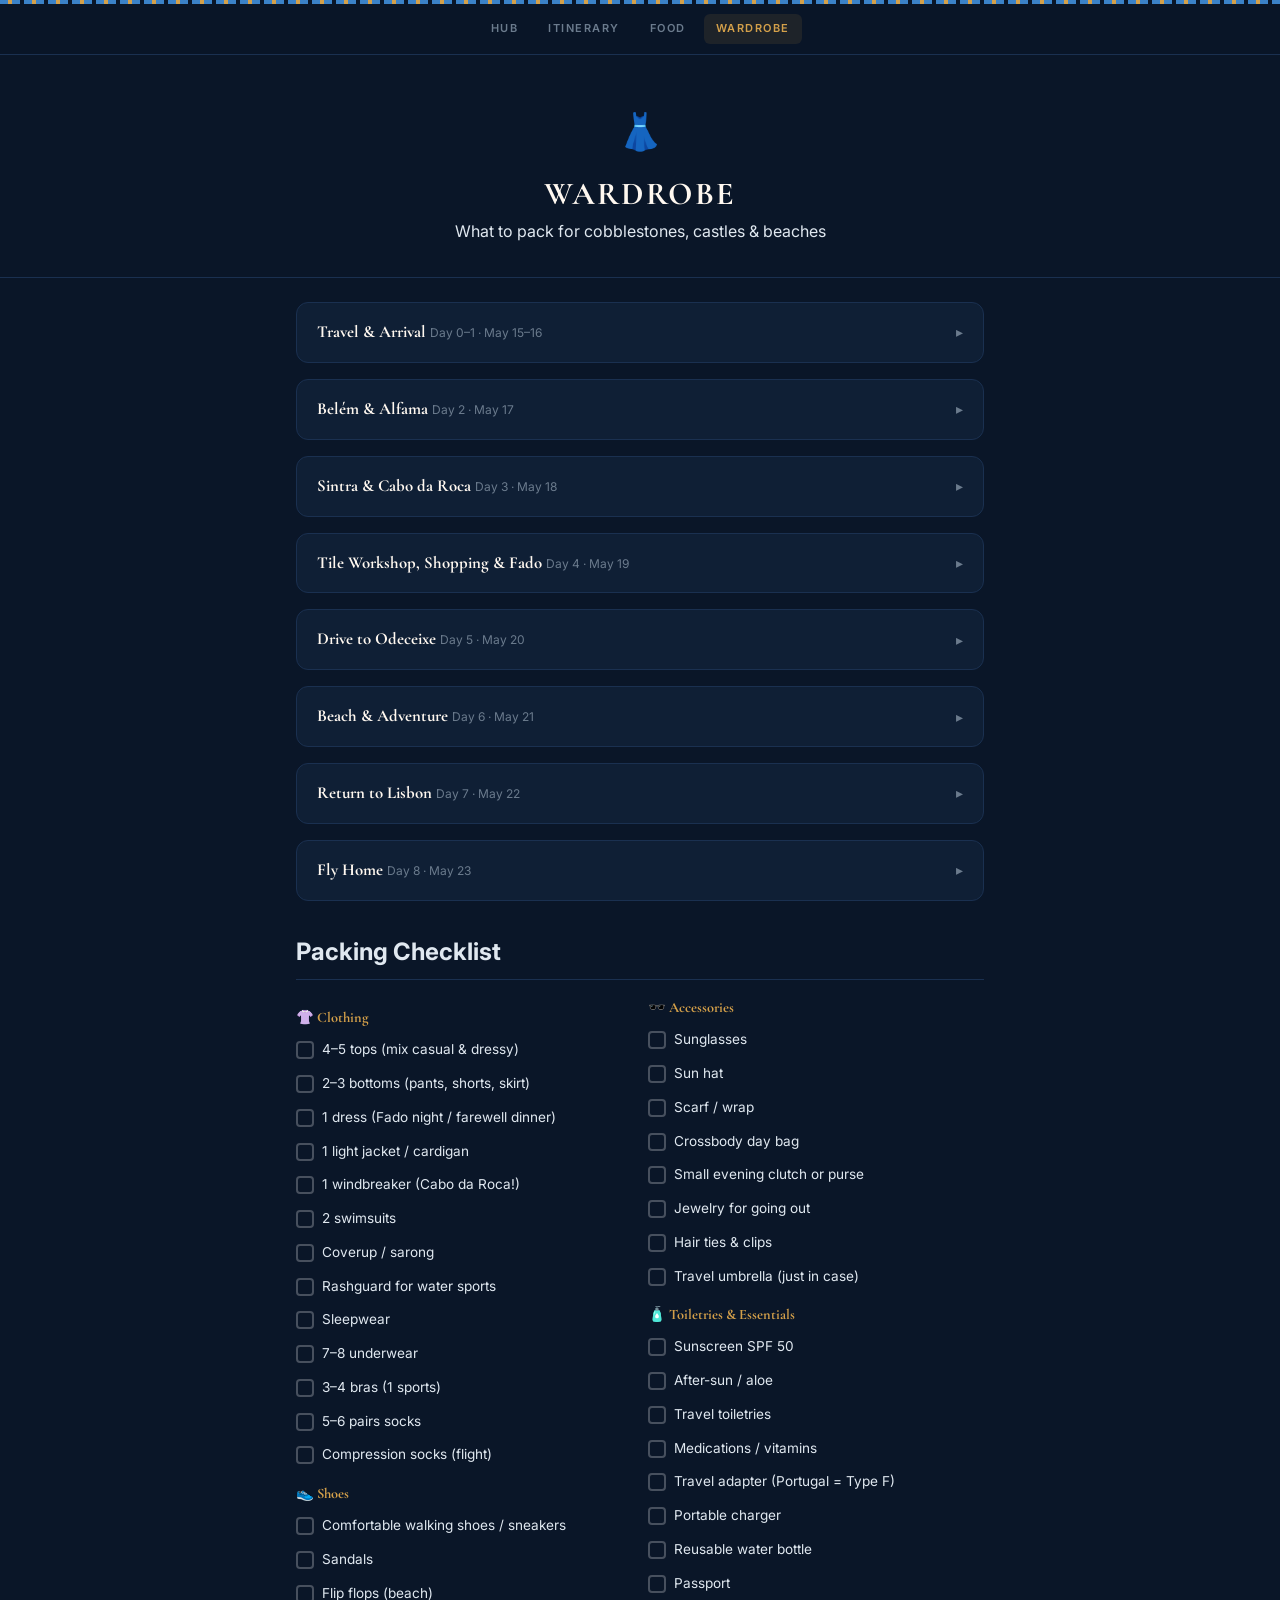
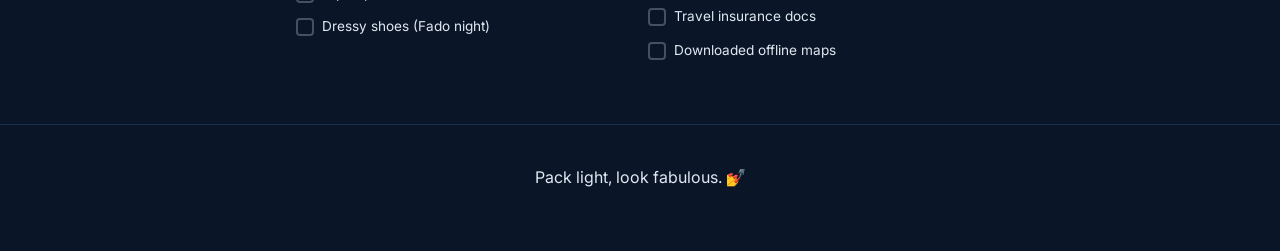
==== clothing.html @ 7a22fc3c "Azulejo & Sol — Lisbon & Odeceixe girls trip site 9-day Portugal trip planner with themed invitation" ====
<!DOCTYPE html>
<html lang="en">
<head>
  <meta charset="UTF-8">
  <meta name="viewport" content="width=device-width, initial-scale=1.0">
  <title>Wardrobe &amp; Packing — Azulejo &amp; Sol</title>
  <link rel="stylesheet" href="styles.css">
</head>
<body>

<div class="tile-border"></div>

<nav class="top-nav">
  <a href="trip-hub.html">Hub</a>
  <a href="itinerary.html">Itinerary</a>
  <a href="meals.html">Food</a>
  <a href="clothing.html" class="active">Wardrobe</a>
</nav>

<header class="page-header">
  <div class="emblem">👗</div>
  <h1>WARDROBE</h1>
  <p>What to pack for cobblestones, castles &amp; beaches</p>
</header>

<main class="container">

  <!-- ==================== DAY CARDS ==================== -->

  <div class="cloth-card">
    <div class="cloth-head" onclick="toggle(this)">
      <div>
        <span class="cloth-title">Travel &amp; Arrival</span>
        <span class="cloth-when">Day 0–1 · May 15–16</span>
      </div>
      <span class="cloth-chev">▸</span>
    </div>
    <div class="cloth-body">
      <div class="cloth-content">
        <ul>
          <li>Comfortable travel outfit — leggings or soft pants, oversized tee or sweater, sneakers</li>
          <li>Layer: light jacket or cardigan for the plane</li>
          <li>Crossbody bag (hands-free for airport)</li>
          <li>Compression socks for the long flight</li>
          <li>Change of underwear in carry-on (just in case luggage is delayed!)</li>
        </ul>
      </div>
    </div>
  </div>

  <div class="cloth-card">
    <div class="cloth-head" onclick="toggle(this)">
      <div>
        <span class="cloth-title">Belém &amp; Alfama</span>
        <span class="cloth-when">Day 2 · May 17</span>
      </div>
      <span class="cloth-chev">▸</span>
    </div>
    <div class="cloth-body">
      <div class="cloth-content">
        <ul>
          <li>Linen pants or midi skirt + cute blouse or flowy top</li>
          <li>Comfortable walking shoes (COBBLESTONES — sneakers or low wedges)</li>
          <li>Crossbody bag (pickpocket-safe in Alfama)</li>
          <li>Sunglasses + sunscreen</li>
          <li>Light cardigan for evening rooftop dinner</li>
        </ul>
      </div>
    </div>
  </div>

  <div class="cloth-card">
    <div class="cloth-head" onclick="toggle(this)">
      <div>
        <span class="cloth-title">Sintra &amp; Cabo da Roca</span>
        <span class="cloth-when">Day 3 · May 18</span>
      </div>
      <span class="cloth-chev">▸</span>
    </div>
    <div class="cloth-body">
      <div class="cloth-content">
        <ul>
          <li>Athletic-chic: leggings or hiking pants + stylish tee or tank</li>
          <li>Comfortable sneakers or light hiking shoes (Sintra hills are steep!)</li>
          <li>Light jacket or windbreaker (Cabo da Roca is VERY windy and cooler)</li>
          <li>Hair tie (wind at the cliffs!)</li>
          <li>Small backpack for the day</li>
        </ul>
      </div>
    </div>
  </div>

  <div class="cloth-card">
    <div class="cloth-head" onclick="toggle(this)">
      <div>
        <span class="cloth-title">Tile Workshop, Shopping &amp; Fado</span>
        <span class="cloth-when">Day 4 · May 19</span>
      </div>
      <span class="cloth-chev">▸</span>
    </div>
    <div class="cloth-body">
      <div class="cloth-content">
        <ul>
          <li>AM: Casual cute — jeans/pants + nice top (tile workshop = might get clay on you)</li>
          <li>PM: Change for Fado dinner — smart-casual dress or blouse + nice pants</li>
          <li>Comfortable shoes that can go from workshop to dinner</li>
          <li>Scarf or wrap for the cool Alfama evening streets</li>
          <li>Earrings/jewelry for Fado night out ✨</li>
        </ul>
      </div>
    </div>
  </div>

  <div class="cloth-card">
    <div class="cloth-head" onclick="toggle(this)">
      <div>
        <span class="cloth-title">Drive to Odeceixe</span>
        <span class="cloth-when">Day 5 · May 20</span>
      </div>
      <span class="cloth-chev">▸</span>
    </div>
    <div class="cloth-body">
      <div class="cloth-content">
        <ul>
          <li>Road trip casual — comfortable shorts or pants + tee</li>
          <li>Swimsuit UNDER clothes (you might stop at Comporta beach!)</li>
          <li>Sandals + sneakers in the car</li>
          <li>Coverup for beach stops</li>
        </ul>
      </div>
    </div>
  </div>

  <div class="cloth-card">
    <div class="cloth-head" onclick="toggle(this)">
      <div>
        <span class="cloth-title">Beach &amp; Adventure</span>
        <span class="cloth-when">Day 6 · May 21</span>
      </div>
      <span class="cloth-chev">▸</span>
    </div>
    <div class="cloth-body">
      <div class="cloth-content">
        <ul>
          <li>Swimsuit + coverup</li>
          <li>Rashguard or swim top for SUP/surfing</li>
          <li>Board shorts or swim leggings (optional)</li>
          <li>Water shoes for rocky coves</li>
          <li>Flip flops + sneakers (for coastal trail hike)</li>
          <li>Sun hat, sunglasses, waterproof sunscreen</li>
          <li>Light hoodie or flannel for evening stargazing</li>
        </ul>
      </div>
    </div>
  </div>

  <div class="cloth-card">
    <div class="cloth-head" onclick="toggle(this)">
      <div>
        <span class="cloth-title">Return to Lisbon</span>
        <span class="cloth-when">Day 7 · May 22</span>
      </div>
      <span class="cloth-chev">▸</span>
    </div>
    <div class="cloth-body">
      <div class="cloth-content">
        <ul>
          <li>Morning: Beach casual for last walk</li>
          <li>Afternoon: Change to city outfit for farewell dinner</li>
          <li>Farewell dinner look: your best outfit! Dress, jumpsuit, or cute top + pants</li>
          <li>Comfortable shoes for one last Lisbon evening</li>
        </ul>
      </div>
    </div>
  </div>

  <div class="cloth-card">
    <div class="cloth-head" onclick="toggle(this)">
      <div>
        <span class="cloth-title">Fly Home</span>
        <span class="cloth-when">Day 8 · May 23</span>
      </div>
      <span class="cloth-chev">▸</span>
    </div>
    <div class="cloth-body">
      <div class="cloth-content">
        <ul>
          <li>Comfortable travel outfit (same as arrival or different combo)</li>
          <li>Easy layers for temperature changes</li>
        </ul>
      </div>
    </div>
  </div>

  <!-- ==================== PACKING CHECKLIST ==================== -->

  <h2 class="section-header">Packing Checklist</h2>

  <div class="pack-grid">

    <div class="person-block">
      <h3 class="person-name">👚 Clothing</h3>
      <label><input type="checkbox" data-key="pack-clothing-tops"> 4–5 tops (mix casual &amp; dressy)</label>
      <label><input type="checkbox" data-key="pack-clothing-bottoms"> 2–3 bottoms (pants, shorts, skirt)</label>
      <label><input type="checkbox" data-key="pack-clothing-dress"> 1 dress (Fado night / farewell dinner)</label>
      <label><input type="checkbox" data-key="pack-clothing-jacket"> 1 light jacket / cardigan</label>
      <label><input type="checkbox" data-key="pack-clothing-windbreaker"> 1 windbreaker (Cabo da Roca!)</label>
      <label><input type="checkbox" data-key="pack-clothing-swimsuits"> 2 swimsuits</label>
      <label><input type="checkbox" data-key="pack-clothing-coverup"> Coverup / sarong</label>
      <label><input type="checkbox" data-key="pack-clothing-rashguard"> Rashguard for water sports</label>
      <label><input type="checkbox" data-key="pack-clothing-sleepwear"> Sleepwear</label>
      <label><input type="checkbox" data-key="pack-clothing-underwear"> 7–8 underwear</label>
      <label><input type="checkbox" data-key="pack-clothing-bras"> 3–4 bras (1 sports)</label>
      <label><input type="checkbox" data-key="pack-clothing-socks"> 5–6 pairs socks</label>
      <label><input type="checkbox" data-key="pack-clothing-compression"> Compression socks (flight)</label>
    </div>

    <div class="person-block">
      <h3 class="person-name">👟 Shoes</h3>
      <label><input type="checkbox" data-key="pack-shoes-walking"> Comfortable walking shoes / sneakers</label>
      <label><input type="checkbox" data-key="pack-shoes-sandals"> Sandals</label>
      <label><input type="checkbox" data-key="pack-shoes-flipflops"> Flip flops (beach)</label>
      <label><input type="checkbox" data-key="pack-shoes-dressy"> Dressy shoes (Fado night)</label>
    </div>

    <div class="person-block">
      <h3 class="person-name">🕶️ Accessories</h3>
      <label><input type="checkbox" data-key="pack-acc-sunglasses"> Sunglasses</label>
      <label><input type="checkbox" data-key="pack-acc-sunhat"> Sun hat</label>
      <label><input type="checkbox" data-key="pack-acc-scarf"> Scarf / wrap</label>
      <label><input type="checkbox" data-key="pack-acc-crossbody"> Crossbody day bag</label>
      <label><input type="checkbox" data-key="pack-acc-clutch"> Small evening clutch or purse</label>
      <label><input type="checkbox" data-key="pack-acc-jewelry"> Jewelry for going out</label>
      <label><input type="checkbox" data-key="pack-acc-hairties"> Hair ties &amp; clips</label>
      <label><input type="checkbox" data-key="pack-acc-umbrella"> Travel umbrella (just in case)</label>
    </div>

    <div class="person-block">
      <h3 class="person-name">🧴 Toiletries &amp; Essentials</h3>
      <label><input type="checkbox" data-key="pack-ess-sunscreen"> Sunscreen SPF 50</label>
      <label><input type="checkbox" data-key="pack-ess-aftersun"> After-sun / aloe</label>
      <label><input type="checkbox" data-key="pack-ess-toiletries"> Travel toiletries</label>
      <label><input type="checkbox" data-key="pack-ess-meds"> Medications / vitamins</label>
      <label><input type="checkbox" data-key="pack-ess-adapter"> Travel adapter (Portugal = Type F)</label>
      <label><input type="checkbox" data-key="pack-ess-charger"> Portable charger</label>
      <label><input type="checkbox" data-key="pack-ess-bottle"> Reusable water bottle</label>
      <label><input type="checkbox" data-key="pack-ess-passport"> Passport</label>
      <label><input type="checkbox" data-key="pack-ess-insurance"> Travel insurance docs</label>
      <label><input type="checkbox" data-key="pack-ess-maps"> Downloaded offline maps</label>
    </div>

  </div>

</main>

<footer class="page-footer">
  Pack light, look fabulous. 💅
</footer>

<script>
  /* ── Expandable cloth-cards ── */
  function toggle(head) {
    const card = head.closest('.cloth-card');
    card.classList.toggle('open');
  }

  /* ── Checkbox persistence (localStorage) ── */
  const STORAGE_KEY = 'azulsol_pack';

  function loadChecks() {
    let saved = {};
    try { saved = JSON.parse(localStorage.getItem(STORAGE_KEY)) || {}; } catch(e) {}
    document.querySelectorAll('input[type="checkbox"][data-key]').forEach(cb => {
      cb.checked = !!saved[cb.dataset.key];
    });
  }

  function saveChecks() {
    const state = {};
    document.querySelectorAll('input[type="checkbox"][data-key]').forEach(cb => {
      state[cb.dataset.key] = cb.checked;
    });
    localStorage.setItem(STORAGE_KEY, JSON.stringify(state));
  }

  document.addEventListener('DOMContentLoaded', () => {
    loadChecks();
    document.querySelectorAll('input[type="checkbox"][data-key]').forEach(cb => {
      cb.addEventListener('change', saveChecks);
    });
  });
</script>

</body>
</html>
---- styles.css ----
/* ═══════════════════════════════════════════════════
   AZULEJO & SOL — Shared Stylesheet
   Lisbon & Odeceixe Girls Trip · May 2026
   ═══════════════════════════════════════════════════ */

@import url('https://fonts.googleapis.com/css2?family=Cormorant+Garamond:ital,wght@0,400;0,600;0,700;1,400;1,600&family=Inter:wght@400;500;600;700&display=swap');

:root {
  --bg: #0A1628;
  --card: #0F1F35;
  --card-border: #1A3050;
  --blue: #3B82C8;
  --blue-light: #5BA0E0;
  --gold: #D4A04A;
  --gold-light: #E8B860;
  --cream: #FFF8F0;
  --text: #E0E8F0;
  --dim: #6B7B8D;
  --white: #FFFFFF;
  --r: 12px;
  --heading-font: 'Cormorant Garamond', Georgia, serif;
  --body-font: 'Inter', -apple-system, sans-serif;
}

* { margin: 0; padding: 0; box-sizing: border-box; }

body {
  background: var(--bg);
  color: var(--text);
  font-family: var(--body-font);
  line-height: 1.6;
  -webkit-font-smoothing: antialiased;
}

a { color: var(--blue-light); text-decoration: none; transition: color 0.3s; }
a:hover { color: var(--gold); }

/* ── Navigation ── */
.top-nav {
  position: sticky; top: 0; z-index: 100;
  display: flex; align-items: center; justify-content: center; gap: 6px;
  padding: 10px 16px;
  background: rgba(10, 22, 40, 0.92);
  backdrop-filter: blur(12px);
  border-bottom: 1px solid var(--card-border);
}
.top-nav a {
  font-family: var(--body-font);
  font-size: 11px; font-weight: 600;
  letter-spacing: 1.5px; text-transform: uppercase;
  color: var(--dim); padding: 6px 12px;
  border-radius: 6px; transition: all 0.3s;
}
.top-nav a:hover { color: var(--blue-light); background: rgba(59, 130, 200, 0.08); }
.top-nav a.active { color: var(--gold); background: rgba(212, 160, 74, 0.1); }

/* ── Page Header ── */
.page-header {
  text-align: center; padding: 48px 20px 32px;
  border-bottom: 1px solid var(--card-border);
}
.page-header .emblem { font-size: 36px; margin-bottom: 8px; }
.page-header h1 {
  font-family: var(--heading-font);
  font-size: 2rem; font-weight: 700;
  color: var(--cream); letter-spacing: 2px;
}
.page-header .subtitle {
  font-size: 0.85rem; color: var(--dim);
  margin-top: 6px; font-style: italic;
}

/* ── Container ── */
.container { max-width: 720px; margin: 0 auto; padding: 24px 16px; }

/* ── Section Headers ── */
.section-header {
  margin: 32px 0 16px;
  padding-bottom: 8px;
  border-bottom: 1px solid var(--card-border);
}
.section-header h2 {
  font-family: var(--heading-font);
  font-size: 1.3rem; font-weight: 700;
  color: var(--gold); letter-spacing: 1px;
}

/* ── Day Cards (Itinerary) ── */
.day-card {
  background: var(--card);
  border: 1px solid var(--card-border);
  border-radius: var(--r);
  margin-bottom: 16px;
  overflow: hidden;
}
.day-header {
  display: flex; align-items: center; gap: 14px;
  padding: 16px 20px;
  cursor: pointer;
  transition: background 0.2s;
}
.day-header:hover { background: rgba(59, 130, 200, 0.04); }
.day-badge {
  font-family: var(--heading-font);
  font-size: 1.1rem; font-weight: 700;
  color: var(--gold);
  background: rgba(212, 160, 74, 0.1);
  border: 1px solid rgba(212, 160, 74, 0.2);
  border-radius: 8px;
  width: 48px; height: 48px;
  display: flex; align-items: center; justify-content: center;
  flex-shrink: 0;
}
.day-info { flex: 1; }
.day-name {
  font-family: var(--heading-font);
  font-size: 1.1rem; font-weight: 700;
  color: var(--cream);
}
.day-date { font-size: 0.78rem; color: var(--dim); margin-top: 2px; }
.day-chev { color: var(--dim); font-size: 14px; transition: transform 0.3s; }
.day-card.open .day-chev { transform: rotate(180deg); }
.day-body { max-height: 0; overflow: hidden; transition: max-height 0.4s ease; }
.day-card.open .day-body { max-height: 2000px; }
.day-content { padding: 0 20px 20px; }

/* ── Timeline Items ── */
.tl { list-style: none; padding: 0; }
.tl li {
  display: flex; gap: 12px;
  padding: 10px 0;
  border-bottom: 1px solid rgba(255, 255, 255, 0.04);
  font-size: 0.88rem;
  line-height: 1.5;
}
.tl li:last-child { border-bottom: none; }
.time {
  font-family: var(--body-font);
  font-size: 0.75rem; font-weight: 600;
  color: var(--blue-light);
  min-width: 50px; flex-shrink: 0;
  padding-top: 2px;
}

/* ── Tags ── */
.tag {
  display: inline-block;
  font-size: 0.6rem; font-weight: 700;
  letter-spacing: 1px; text-transform: uppercase;
  padding: 2px 8px; border-radius: 4px;
  margin-left: 6px; vertical-align: middle;
}
.tag-food { background: rgba(212, 160, 74, 0.15); color: var(--gold); }
.tag-culture { background: rgba(59, 130, 200, 0.15); color: var(--blue-light); }
.tag-adventure { background: rgba(76, 175, 80, 0.15); color: #66BB6A; }
.tag-photo { background: rgba(233, 30, 99, 0.15); color: #E91E63; }
.tag-travel { background: rgba(156, 39, 176, 0.15); color: #BA68C8; }
.tag-relax { background: rgba(0, 188, 212, 0.12); color: #4DD0E1; }

/* ── Photo Ops ── */
.photo-ops {
  margin-top: 14px; padding: 12px 16px;
  background: rgba(233, 30, 99, 0.05);
  border: 1px solid rgba(233, 30, 99, 0.1);
  border-radius: 8px;
}
.photo-ops b { font-size: 0.78rem; color: #E91E63; letter-spacing: 1px; }
.photo-ops ul {
  list-style: none; padding: 0; margin-top: 6px;
}
.photo-ops li {
  font-size: 0.82rem; color: var(--dim);
  padding: 3px 0;
}
.photo-ops li::before { content: '📸 '; }

/* ── External Links ── */
.ext-link {
  display: inline-block;
  padding: 5px 12px;
  background: rgba(59, 130, 200, 0.08);
  border: 1px solid rgba(59, 130, 200, 0.2);
  border-radius: 8px;
  font-size: 0.75rem; font-weight: 600;
  color: var(--blue-light);
  margin: 4px 2px;
  transition: all 0.3s;
}
.ext-link:hover {
  border-color: var(--blue-light);
  background: rgba(59, 130, 200, 0.15);
  color: var(--white);
}

/* ── Recipe / Meal Cards ── */
.recipe-card {
  background: var(--card);
  border: 1px solid var(--card-border);
  border-radius: var(--r);
  margin-bottom: 16px;
  overflow: hidden;
  position: relative;
}
.rc-head {
  display: flex; align-items: center; justify-content: space-between;
  padding: 16px 20px;
  cursor: pointer;
  transition: background 0.2s;
}
.rc-head:hover { background: rgba(59, 130, 200, 0.04); }
.rc-title {
  font-family: var(--heading-font);
  font-size: 1.05rem; font-weight: 700;
  color: var(--cream);
}
.rc-when { font-size: 0.75rem; color: var(--dim); margin-top: 2px; }
.rc-chev { color: var(--dim); font-size: 14px; transition: transform 0.3s; }
.recipe-card.open .rc-chev { transform: rotate(180deg); }
.rc-body { max-height: 0; overflow: hidden; transition: max-height 0.4s ease; }
.recipe-card.open .rc-body { max-height: 3000px; }
.rc-content { padding: 0 20px 20px; }
.rc-label {
  font-size: 0.7rem; font-weight: 700;
  text-transform: uppercase; letter-spacing: 1.5px;
  color: var(--gold); margin: 14px 0 6px;
  padding-bottom: 4px;
  border-bottom: 1px solid rgba(255, 255, 255, 0.04);
}
.rc-content ul, .rc-content ol { padding-left: 18px; }
.rc-content li {
  font-size: 0.85rem; padding: 3px 0;
  line-height: 1.5; opacity: 0.85;
}
.rc-note {
  font-size: 0.8rem; font-style: italic;
  color: var(--dim); margin-top: 10px;
  padding: 8px 12px;
  background: rgba(212, 160, 74, 0.06);
  border-radius: 6px;
}

/* ── Swap Toggle ── */
.swap-toggle {
  position: absolute; top: 10px; right: 12px;
  padding: 5px 14px; border-radius: 8px;
  font-size: 0.7rem; font-family: var(--body-font);
  font-weight: 600; letter-spacing: 1px;
  background: rgba(59, 130, 200, 0.08);
  color: var(--blue-light);
  border: 1px solid rgba(59, 130, 200, 0.3);
  cursor: pointer; z-index: 2;
  transition: all 0.3s;
}
.swap-toggle:hover { background: var(--blue); color: var(--white); }

/* ── Clothing Cards ── */
.cloth-card {
  background: var(--card);
  border: 1px solid var(--card-border);
  border-radius: var(--r);
  margin-bottom: 16px;
  overflow: hidden;
}
.cloth-head {
  display: flex; align-items: center; justify-content: space-between;
  padding: 16px 20px;
  cursor: pointer;
}
.cloth-head:hover { background: rgba(59, 130, 200, 0.04); }
.cloth-title {
  font-family: var(--heading-font);
  font-size: 1.05rem; font-weight: 700;
  color: var(--cream);
}
.cloth-when { font-size: 0.75rem; color: var(--dim); margin-top: 2px; }
.cloth-chev { color: var(--dim); font-size: 14px; transition: transform 0.3s; }
.cloth-card.open .cloth-chev { transform: rotate(180deg); }
.cloth-body { max-height: 0; overflow: hidden; transition: max-height 0.4s ease; }
.cloth-card.open .cloth-body { max-height: 2000px; }
.cloth-content { padding: 0 20px 20px; }

.person-block { margin-top: 10px; }
.person-name {
  font-family: var(--heading-font);
  font-weight: 700; color: var(--gold);
  font-size: 0.9rem; margin-bottom: 4px;
}
.person-block p {
  font-size: 0.85rem; color: var(--text);
  opacity: 0.8; line-height: 1.6; padding: 2px 0;
}

/* ── Grocery / Checklist ── */
.grocery-section {
  background: var(--card);
  border: 1px solid var(--card-border);
  border-radius: var(--r);
  padding: 16px 20px;
  margin-bottom: 12px;
}
.grocery-section h4 {
  font-family: var(--heading-font);
  font-size: 0.9rem; font-weight: 700;
  color: var(--gold); margin-bottom: 8px;
}

.grocery-check {
  display: flex; align-items: center; gap: 8px;
  font-size: 0.85rem; padding: 5px 0; cursor: pointer; color: var(--text);
}
.grocery-check input[type=checkbox] {
  width: 18px; height: 18px; flex-shrink: 0;
  appearance: none; -webkit-appearance: none;
  border: 2px solid rgba(255,255,255,0.25); border-radius: 4px;
  background: transparent; cursor: pointer; position: relative;
}
.grocery-check input[type=checkbox]:checked {
  background: var(--blue); border-color: var(--blue);
}
.grocery-check input[type=checkbox]:checked::after {
  content: '✓'; position: absolute; top: -1px; left: 2px;
  font-size: 13px; color: var(--white); font-weight: bold;
}
.grocery-check.checked { opacity: 0.4; text-decoration: line-through; }

/* ── Packing Checklist ── */
.pack-grid { columns: 2; column-gap: 16px; }
.pack-grid label {
  display: flex; align-items: center; gap: 8px;
  font-size: 0.85rem; padding: 6px 0; color: var(--text); cursor: pointer;
  break-inside: avoid;
}
.pack-grid input[type=checkbox] {
  width: 18px; height: 18px; flex-shrink: 0;
  appearance: none; -webkit-appearance: none;
  border: 2px solid rgba(255,255,255,0.25); border-radius: 4px;
  background: transparent; cursor: pointer; position: relative;
}
.pack-grid input[type=checkbox]:checked {
  background: var(--blue); border-color: var(--blue);
}
.pack-grid input[type=checkbox]:checked::after {
  content: '✓'; position: absolute; top: -1px; left: 2px;
  font-size: 13px; color: var(--white); font-weight: bold;
}
.pack-grid label:has(input:checked) { opacity: 0.4; text-decoration: line-through; }

/* ── Footer ── */
.page-footer {
  text-align: center;
  padding: 40px 20px 60px;
  border-top: 1px solid var(--card-border);
  margin-top: 32px;
}
.footer-emblem { font-size: 24px; margin-bottom: 8px; }
.page-footer p {
  font-family: var(--heading-font);
  font-size: 0.9rem; color: var(--dim);
  font-style: italic;
}

/* ── Tile Pattern Decoration ── */
.tile-border {
  height: 4px;
  background: repeating-linear-gradient(
    90deg,
    var(--blue) 0px, var(--blue) 8px,
    var(--gold) 8px, var(--gold) 12px,
    var(--blue) 12px, var(--blue) 20px,
    transparent 20px, transparent 24px
  );
}

/* ── Responsive ── */
@media (max-width: 600px) {
  .page-header h1 { font-size: 1.5rem; }
  .top-nav a { font-size: 10px; padding: 5px 8px; letter-spacing: 1px; }
  .pack-grid { columns: 1; }
  .day-header { padding: 14px 16px; }
  .day-content { padding: 0 16px 16px; }
}

/* ── Print ── */
@media print {
  body { background: #fff; color: #222; }
  .top-nav { display: none; }
  .day-card, .recipe-card, .cloth-card { border-color: #ddd; background: #fff; }
  .day-body, .rc-body, .cloth-body { max-height: none !important; }
  .page-header { border-bottom-color: #ddd; }
  .page-header h1 { color: #222; }
  a { color: #1a5fa0; }
}

/* ── Toggle JS helper ── */
.open > .day-body,
.open > .rc-body,
.open > .cloth-body { max-height: 3000px; }
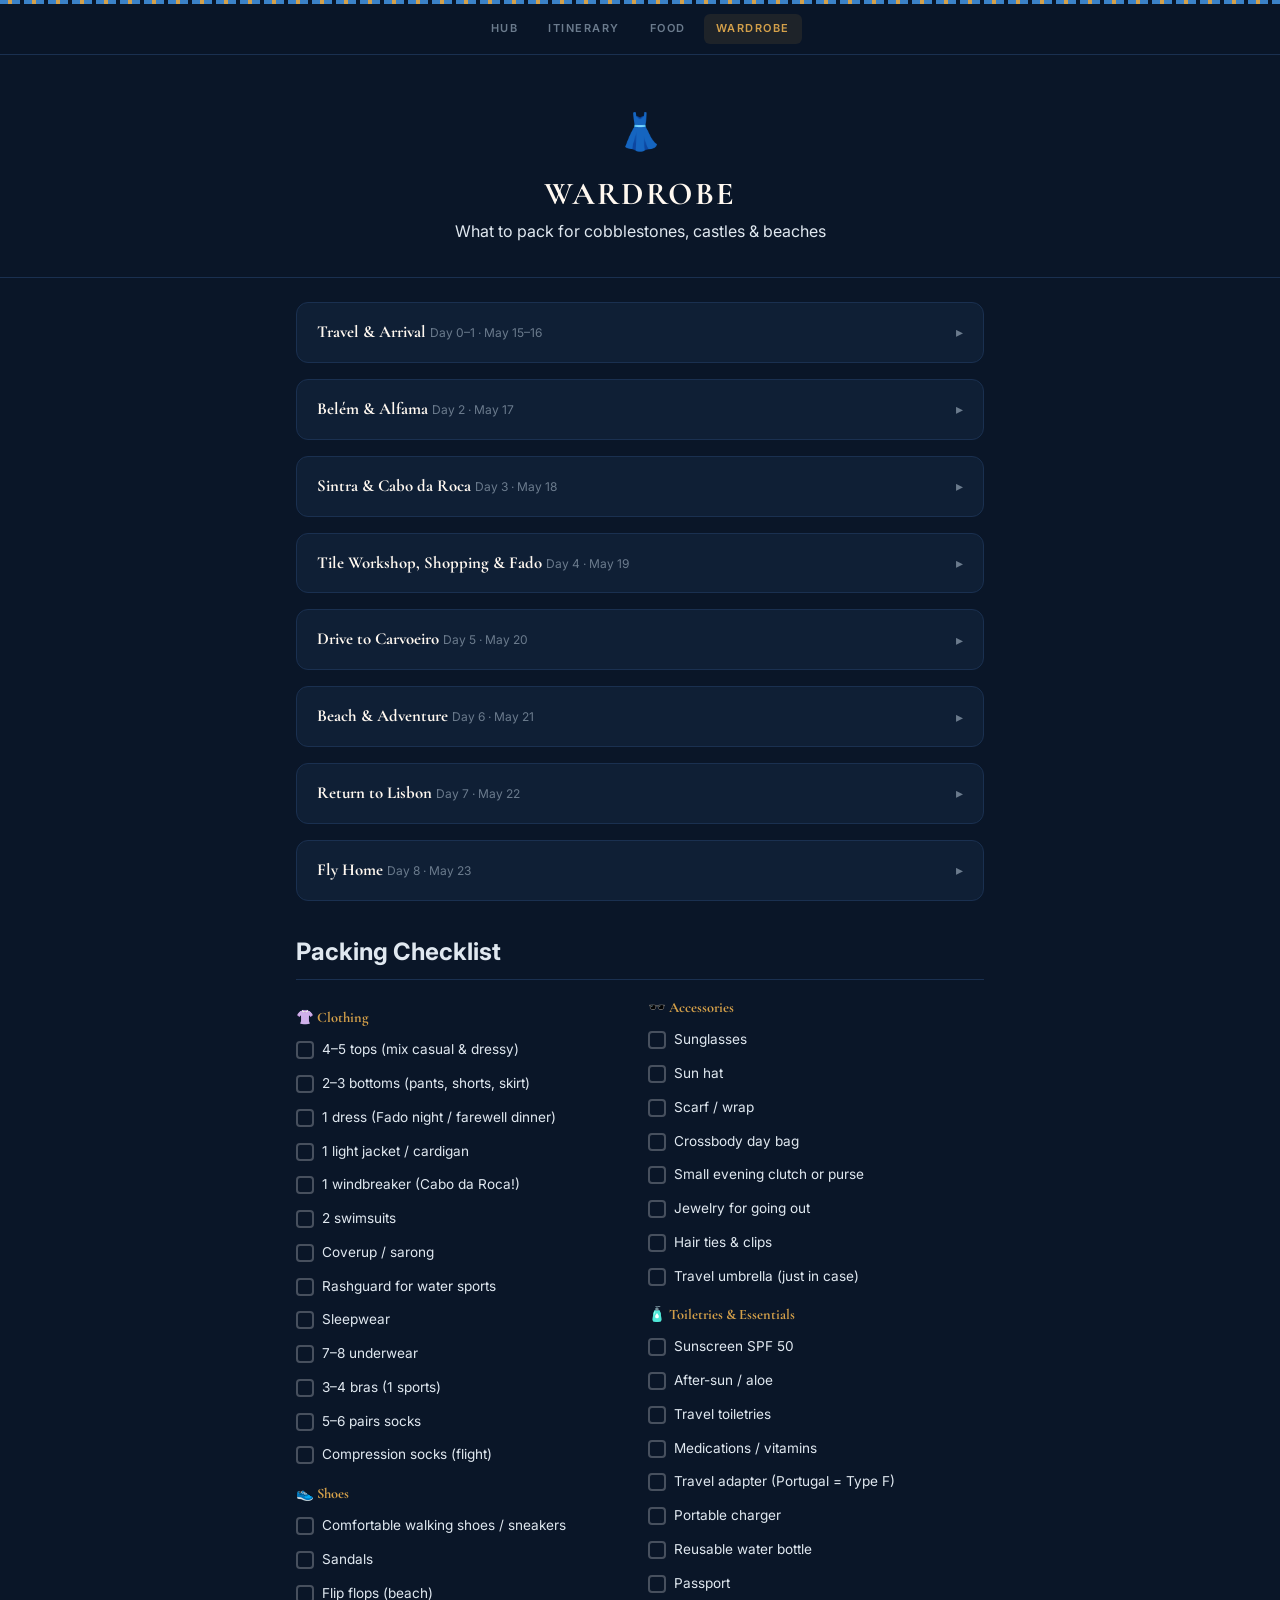
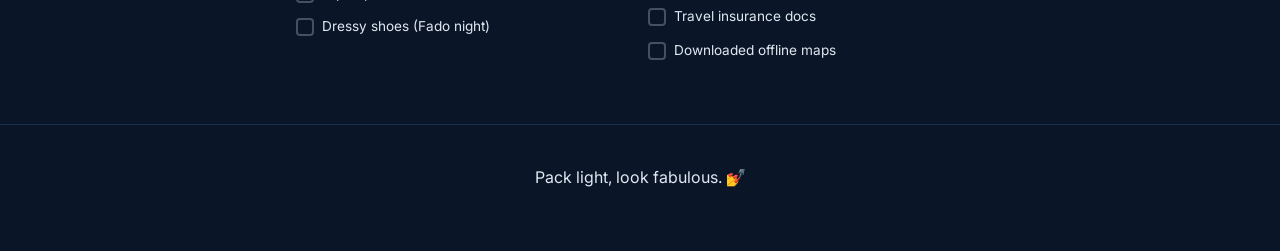
==== commit 8dd62cb9: "Update destination to Carvoeiro + fix day-of-week labels - Swap Odeceixe to Carvoeiro (cliff charm, " ====
--- a/clothing.html
+++ b/clothing.html
@@ -114,7 +114,7 @@
   <div class="cloth-card">
     <div class="cloth-head" onclick="toggle(this)">
       <div>
-        <span class="cloth-title">Drive to Odeceixe</span>
+        <span class="cloth-title">Drive to Carvoeiro</span>
         <span class="cloth-when">Day 5 · May 20</span>
       </div>
       <span class="cloth-chev">▸</span>
--- a/styles.css
+++ b/styles.css
@@ -1,6 +1,6 @@
 /* ═══════════════════════════════════════════════════
    AZULEJO & SOL — Shared Stylesheet
-   Lisbon & Odeceixe Girls Trip · May 2026
+   Lisbon & Carvoeiro Girls Trip · May 2026
    ═══════════════════════════════════════════════════ */
 
 @import url('https://fonts.googleapis.com/css2?family=Cormorant+Garamond:ital,wght@0,400;0,600;0,700;1,400;1,600&family=Inter:wght@400;500;600;700&display=swap');
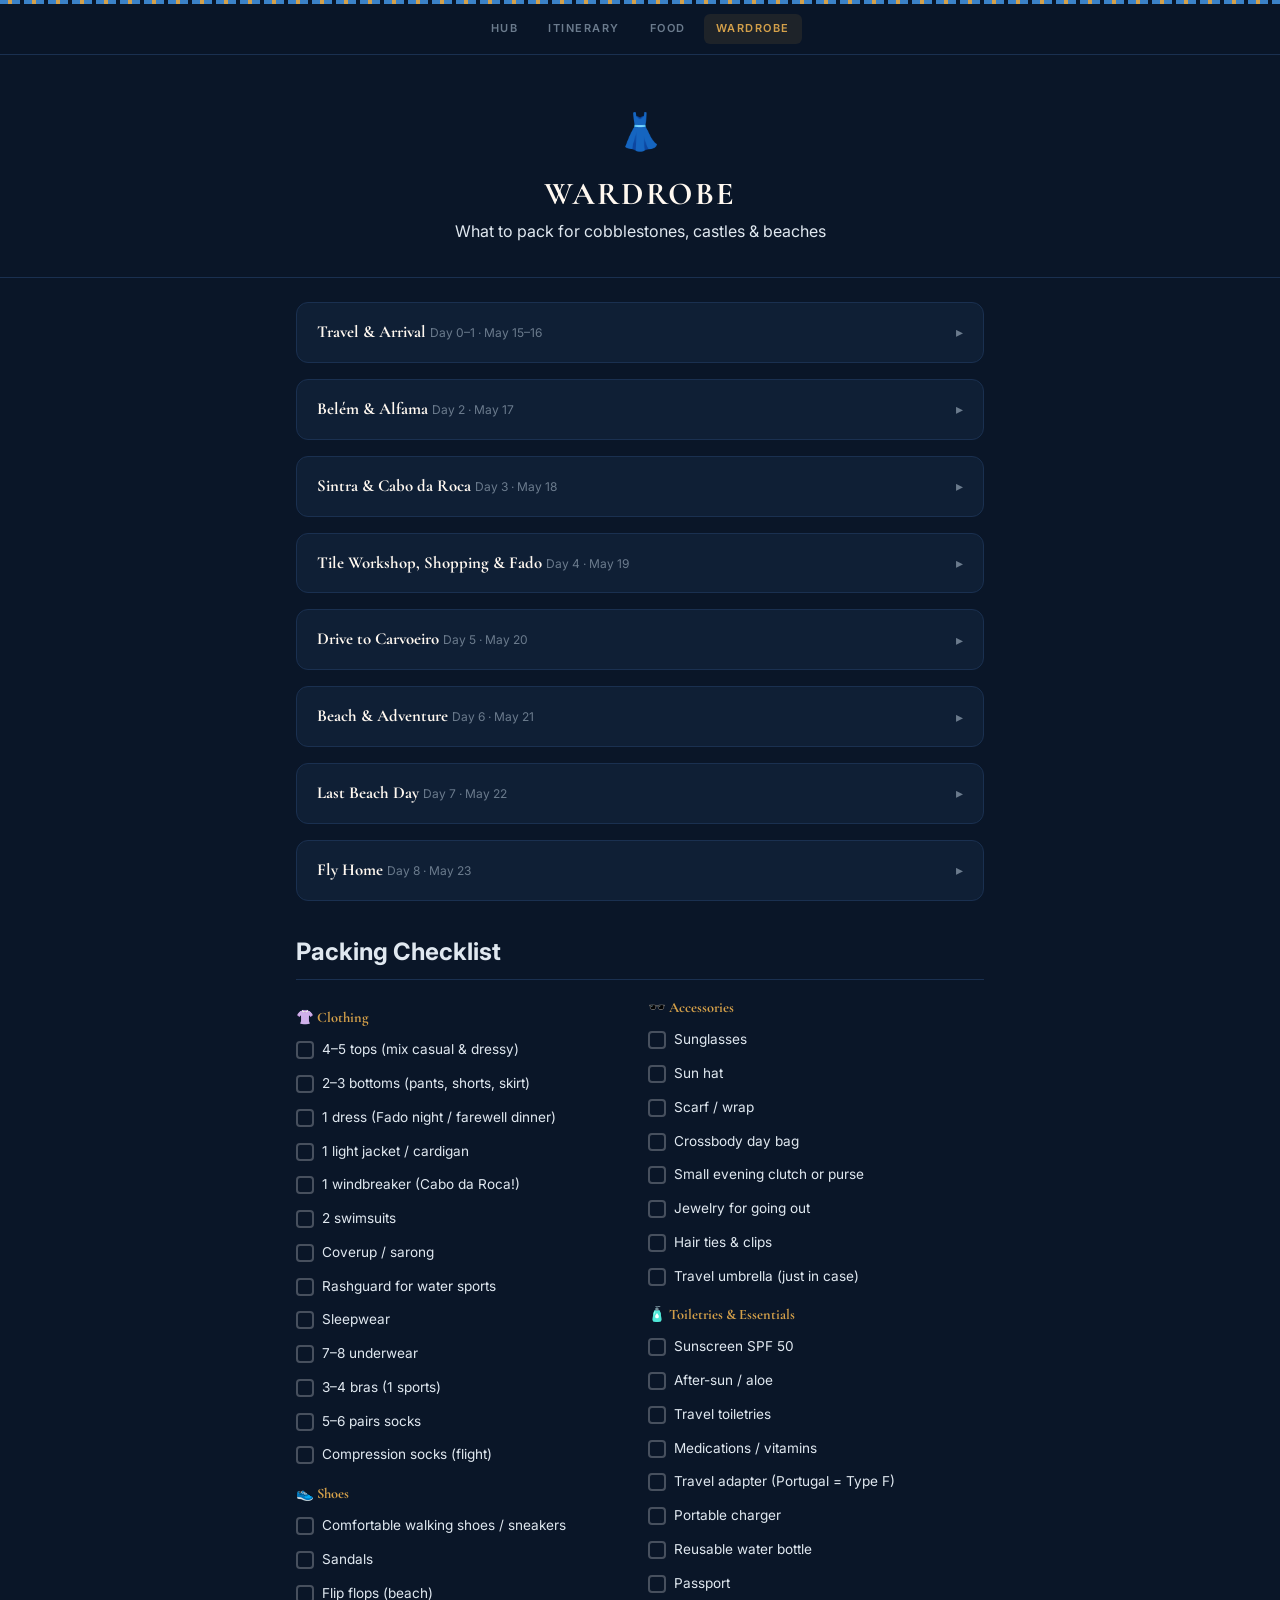
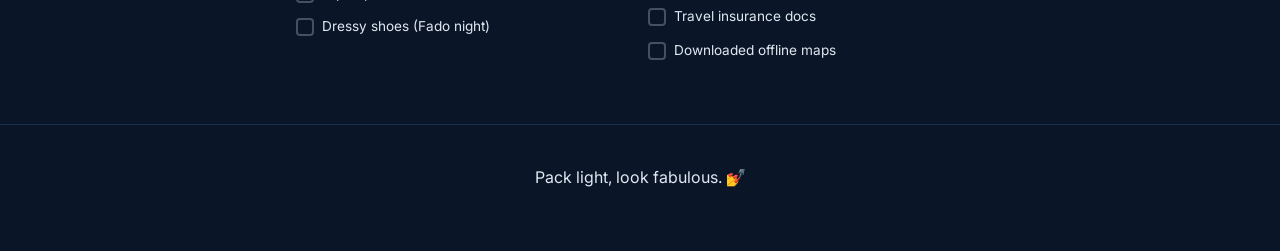
==== commit 0b12428d: "Add Delta flight details + drive Carvoeiro to Lisbon airport - Day 0: SEA 1:45 PM, DL0142 A330-900ne" ====
--- a/clothing.html
+++ b/clothing.html
@@ -157,7 +157,7 @@
   <div class="cloth-card">
     <div class="cloth-head" onclick="toggle(this)">
       <div>
-        <span class="cloth-title">Return to Lisbon</span>
+        <span class="cloth-title">Last Beach Day</span>
         <span class="cloth-when">Day 7 · May 22</span>
       </div>
       <span class="cloth-chev">▸</span>
@@ -166,9 +166,8 @@
       <div class="cloth-content">
         <ul>
           <li>Morning: Beach casual for last walk</li>
-          <li>Afternoon: Change to city outfit for farewell dinner</li>
-          <li>Farewell dinner look: your best outfit! Dress, jumpsuit, or cute top + pants</li>
-          <li>Comfortable shoes for one last Lisbon evening</li>
+          <li>Evening: Comfortable clothes you can sleep &amp; drive in</li>
+          <li>Pack everything — 1 AM departure!</li>
         </ul>
       </div>
     </div>
@@ -185,7 +184,7 @@
     <div class="cloth-body">
       <div class="cloth-content">
         <ul>
-          <li>Comfortable travel outfit (same as arrival or different combo)</li>
+          <li>Same travel outfit — you're up at 3 AM, keep it simple!</li>
           <li>Easy layers for temperature changes</li>
         </ul>
       </div>
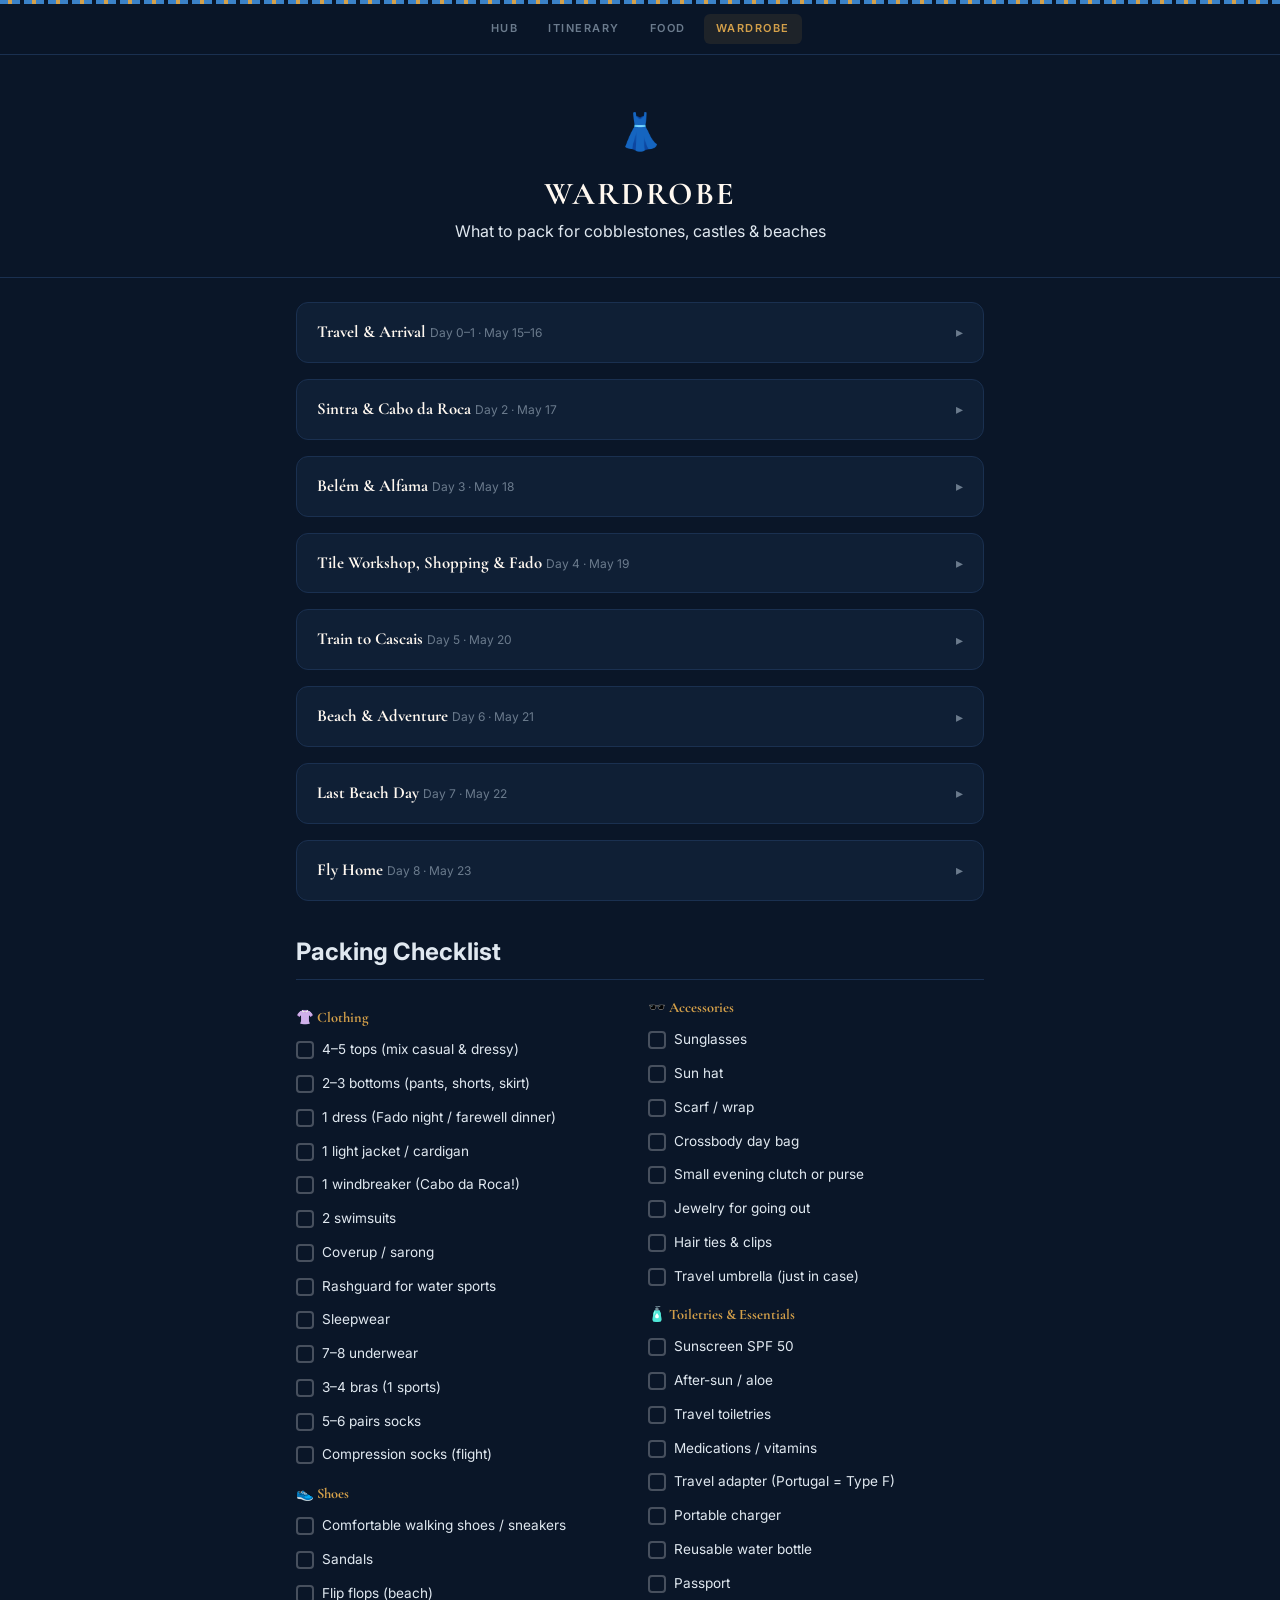
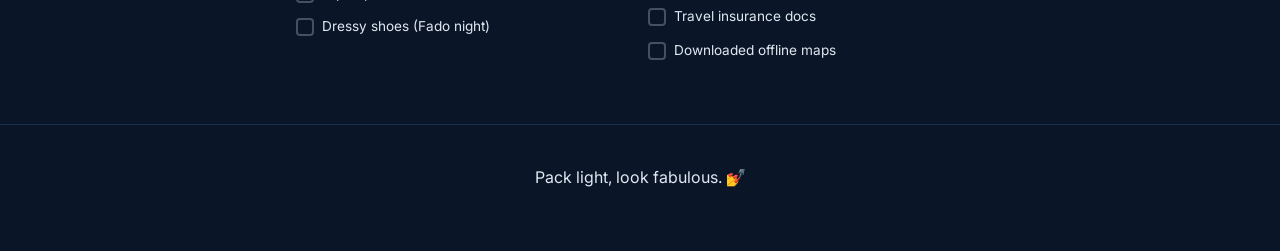
==== commit 326292b8: "Update second city from Carvoeiro to Cascais and swap Sunday/Monday itinerary - Replace Carvoeiro (A" ====
--- a/clothing.html
+++ b/clothing.html
@@ -51,29 +51,8 @@
   <div class="cloth-card">
     <div class="cloth-head" onclick="toggle(this)">
       <div>
-        <span class="cloth-title">Belém &amp; Alfama</span>
+        <span class="cloth-title">Sintra &amp; Cabo da Roca</span>
         <span class="cloth-when">Day 2 · May 17</span>
-      </div>
-      <span class="cloth-chev">▸</span>
-    </div>
-    <div class="cloth-body">
-      <div class="cloth-content">
-        <ul>
-          <li>Linen pants or midi skirt + cute blouse or flowy top</li>
-          <li>Comfortable walking shoes (COBBLESTONES — sneakers or low wedges)</li>
-          <li>Crossbody bag (pickpocket-safe in Alfama)</li>
-          <li>Sunglasses + sunscreen</li>
-          <li>Light cardigan for evening rooftop dinner</li>
-        </ul>
-      </div>
-    </div>
-  </div>
-
-  <div class="cloth-card">
-    <div class="cloth-head" onclick="toggle(this)">
-      <div>
-        <span class="cloth-title">Sintra &amp; Cabo da Roca</span>
-        <span class="cloth-when">Day 3 · May 18</span>
       </div>
       <span class="cloth-chev">▸</span>
     </div>
@@ -93,6 +72,27 @@
   <div class="cloth-card">
     <div class="cloth-head" onclick="toggle(this)">
       <div>
+        <span class="cloth-title">Belém &amp; Alfama</span>
+        <span class="cloth-when">Day 3 · May 18</span>
+      </div>
+      <span class="cloth-chev">▸</span>
+    </div>
+    <div class="cloth-body">
+      <div class="cloth-content">
+        <ul>
+          <li>Linen pants or midi skirt + cute blouse or flowy top</li>
+          <li>Comfortable walking shoes (COBBLESTONES - sneakers or low wedges)</li>
+          <li>Crossbody bag (pickpocket-safe in Alfama)</li>
+          <li>Sunglasses + sunscreen</li>
+          <li>Light cardigan for evening rooftop dinner</li>
+        </ul>
+      </div>
+    </div>
+  </div>
+
+  <div class="cloth-card">
+    <div class="cloth-head" onclick="toggle(this)">
+      <div>
         <span class="cloth-title">Tile Workshop, Shopping &amp; Fado</span>
         <span class="cloth-when">Day 4 · May 19</span>
       </div>
@@ -114,7 +114,7 @@
   <div class="cloth-card">
     <div class="cloth-head" onclick="toggle(this)">
       <div>
-        <span class="cloth-title">Drive to Carvoeiro</span>
+        <span class="cloth-title">Train to Cascais</span>
         <span class="cloth-when">Day 5 · May 20</span>
       </div>
       <span class="cloth-chev">▸</span>
@@ -122,10 +122,11 @@
     <div class="cloth-body">
       <div class="cloth-content">
         <ul>
-          <li>Road trip casual — comfortable shorts or pants + tee</li>
-          <li>Swimsuit UNDER clothes (you might stop at Comporta beach!)</li>
-          <li>Sandals + sneakers in the car</li>
-          <li>Coverup for beach stops</li>
+          <li>Comfortable cute outfit for train ride + exploring Cascais</li>
+          <li>Swimsuit UNDER clothes (beach time in the afternoon!)</li>
+          <li>Comfortable walking shoes + sandals</li>
+          <li>Crossbody bag for train ride + exploring</li>
+          <li>Sunglasses + sunscreen</li>
         </ul>
       </div>
     </div>
@@ -167,7 +168,7 @@
         <ul>
           <li>Morning: Beach casual for last walk</li>
           <li>Evening: Comfortable clothes you can sleep &amp; drive in</li>
-          <li>Pack everything — 1 AM departure!</li>
+          <li>Pack everything - 3 AM departure!</li>
         </ul>
       </div>
     </div>
@@ -184,7 +185,7 @@
     <div class="cloth-body">
       <div class="cloth-content">
         <ul>
-          <li>Same travel outfit — you're up at 3 AM, keep it simple!</li>
+          <li>Same travel outfit - you're up at 3 AM, keep it simple!</li>
           <li>Easy layers for temperature changes</li>
         </ul>
       </div>
--- a/styles.css
+++ b/styles.css
@@ -1,6 +1,6 @@
 /* ═══════════════════════════════════════════════════
    AZULEJO & SOL — Shared Stylesheet
-   Lisbon & Carvoeiro Girls Trip · May 2026
+   Lisbon & Cascais Girls Trip · May 2026
    ═══════════════════════════════════════════════════ */
 
 @import url('https://fonts.googleapis.com/css2?family=Cormorant+Garamond:ital,wght@0,400;0,600;0,700;1,400;1,600&family=Inter:wght@400;500;600;700&display=swap');
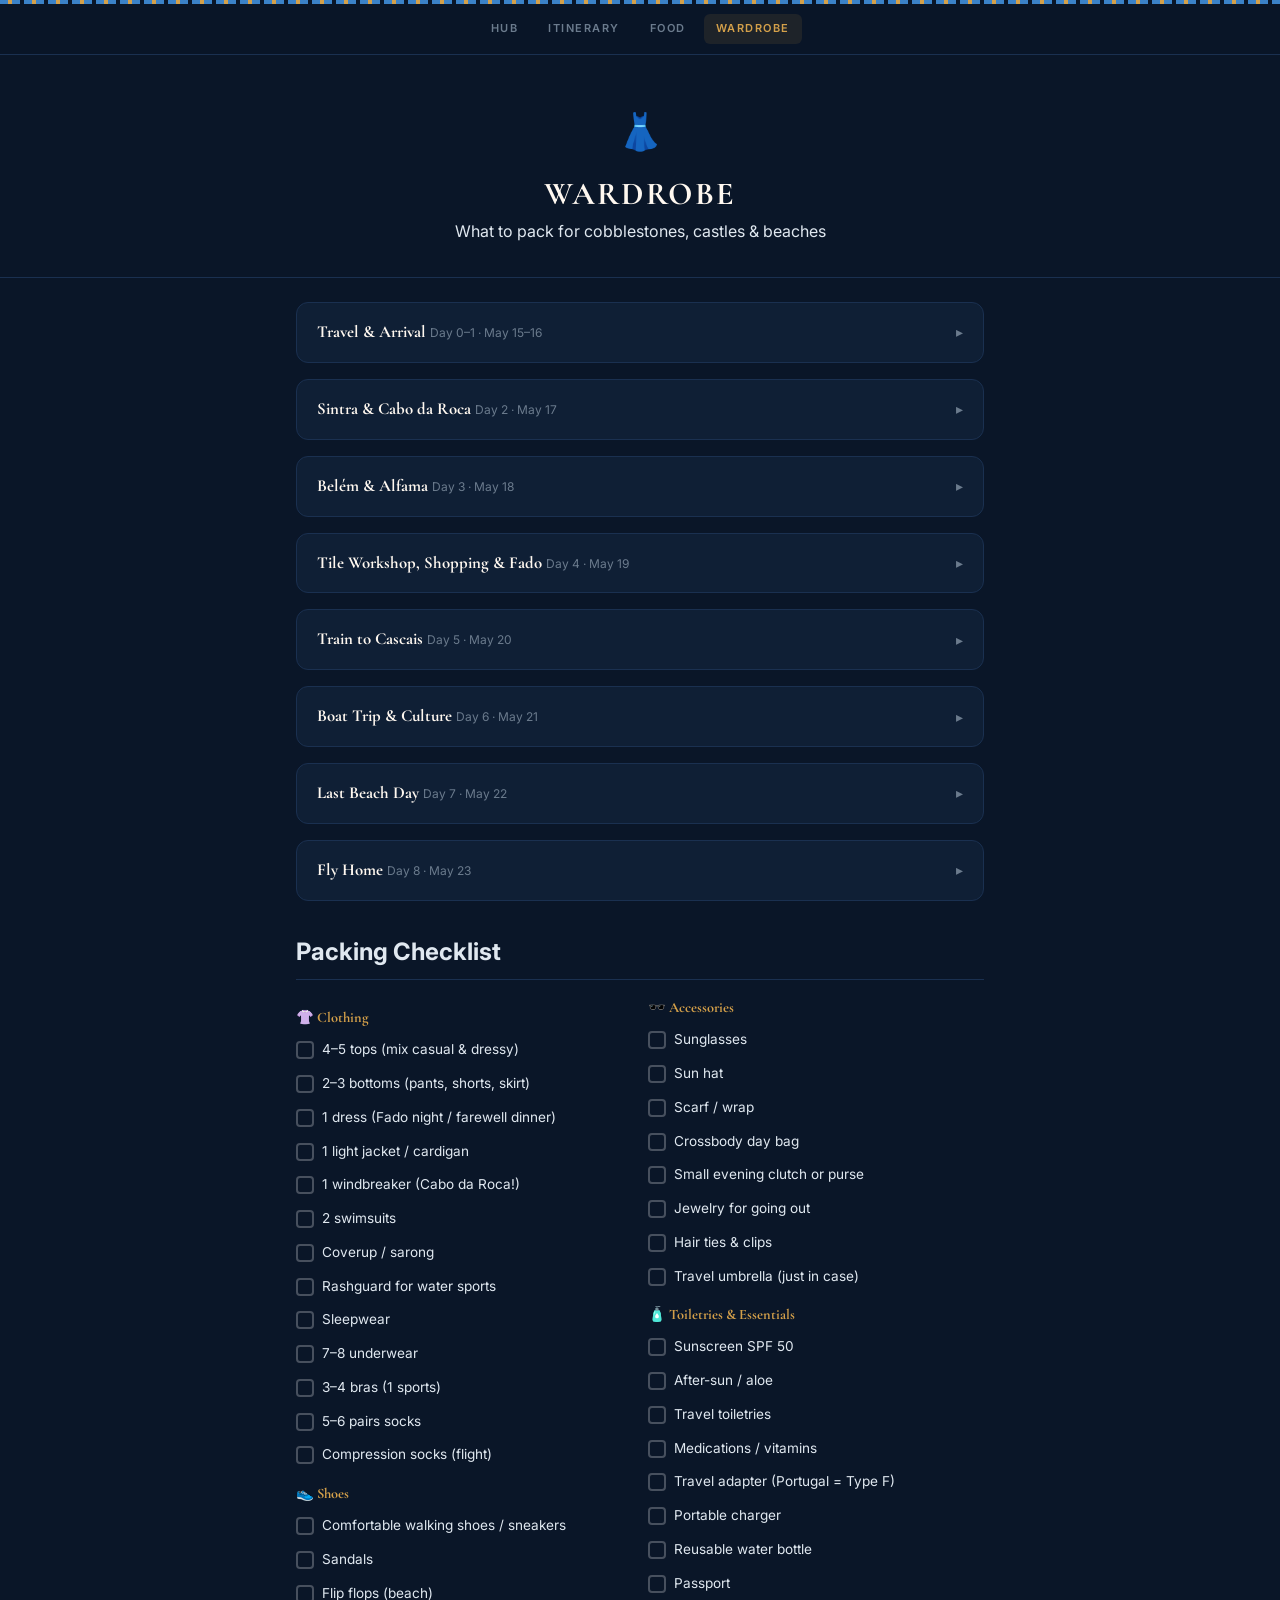
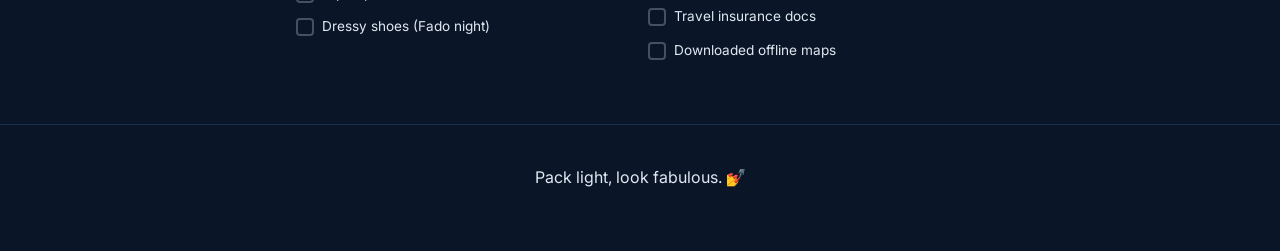
==== commit ac105296: "Add coastal boat tour to Day 6, replacing surf lesson - Day 6 renamed to Coastal Cruise & Culture - " ====
--- a/clothing.html
+++ b/clothing.html
@@ -135,7 +135,7 @@
   <div class="cloth-card">
     <div class="cloth-head" onclick="toggle(this)">
       <div>
-        <span class="cloth-title">Beach &amp; Adventure</span>
+        <span class="cloth-title">Boat Trip &amp; Culture</span>
         <span class="cloth-when">Day 6 · May 21</span>
       </div>
       <span class="cloth-chev">▸</span>
@@ -143,12 +143,12 @@
     <div class="cloth-body">
       <div class="cloth-content">
         <ul>
-          <li>Swimsuit + coverup</li>
-          <li>Rashguard or swim top for SUP/surfing</li>
-          <li>Board shorts or swim leggings (optional)</li>
-          <li>Water shoes for rocky coves</li>
-          <li>Flip flops + sneakers (for coastal trail hike)</li>
+          <li>Layers for the boat - light windbreaker or jacket (sea breeze!)</li>
+          <li>Swimsuit underneath (just in case)</li>
+          <li>Non-slip shoes or sneakers (boat deck + museum walking)</li>
           <li>Sun hat, sunglasses, waterproof sunscreen</li>
+          <li>Crossbody bag (secure for boat)</li>
+          <li>Change into cute outfit for afternoon museums + dinner</li>
           <li>Light hoodie or flannel for evening stargazing</li>
         </ul>
       </div>
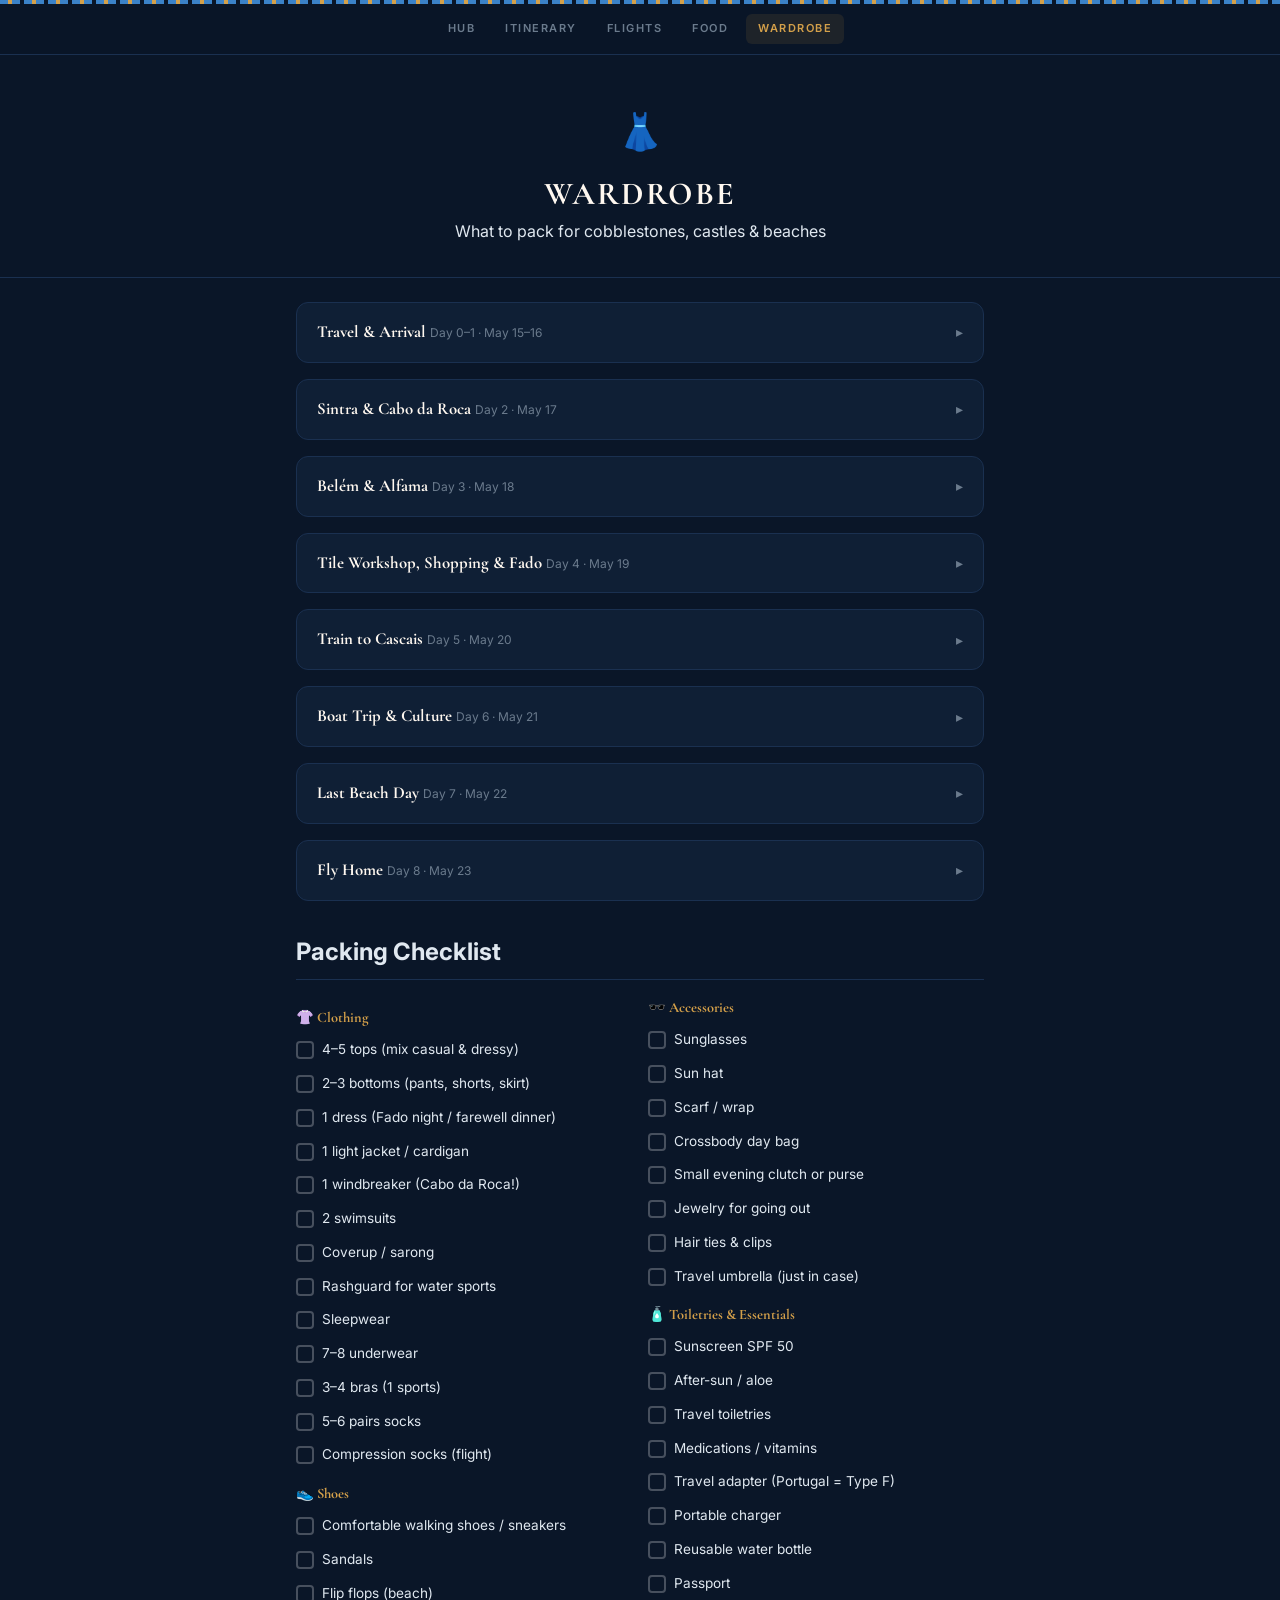
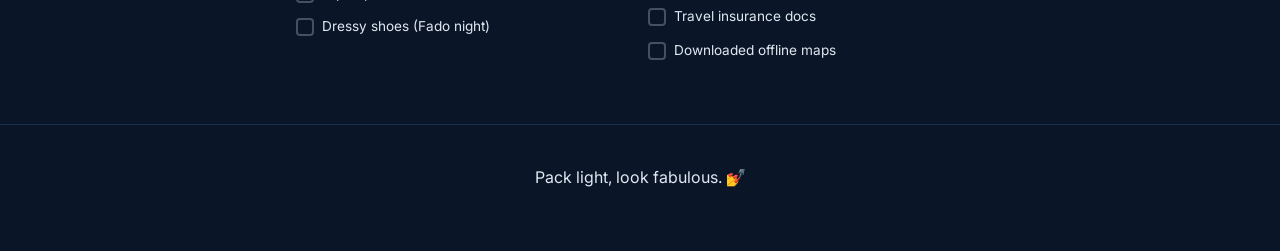
==== commit 9f525fef: "Add flights page with Delta flight cards and tracking links - New flights.html with styled cards for" ====
--- a/clothing.html
+++ b/clothing.html
@@ -13,6 +13,7 @@
 <nav class="top-nav">
   <a href="trip-hub.html">Hub</a>
   <a href="itinerary.html">Itinerary</a>
+  <a href="flights.html">Flights</a>
   <a href="meals.html">Food</a>
   <a href="clothing.html" class="active">Wardrobe</a>
 </nav>
@@ -168,7 +169,7 @@
         <ul>
           <li>Morning: Beach casual for last walk</li>
           <li>Evening: Comfortable clothes you can sleep &amp; drive in</li>
-          <li>Pack everything - 3 AM departure!</li>
+          <li>Pack everything - 2 AM departure!</li>
         </ul>
       </div>
     </div>
@@ -185,7 +186,7 @@
     <div class="cloth-body">
       <div class="cloth-content">
         <ul>
-          <li>Same travel outfit - you're up at 3 AM, keep it simple!</li>
+          <li>Same travel outfit - you're up at 2 AM, keep it simple!</li>
           <li>Easy layers for temperature changes</li>
         </ul>
       </div>
